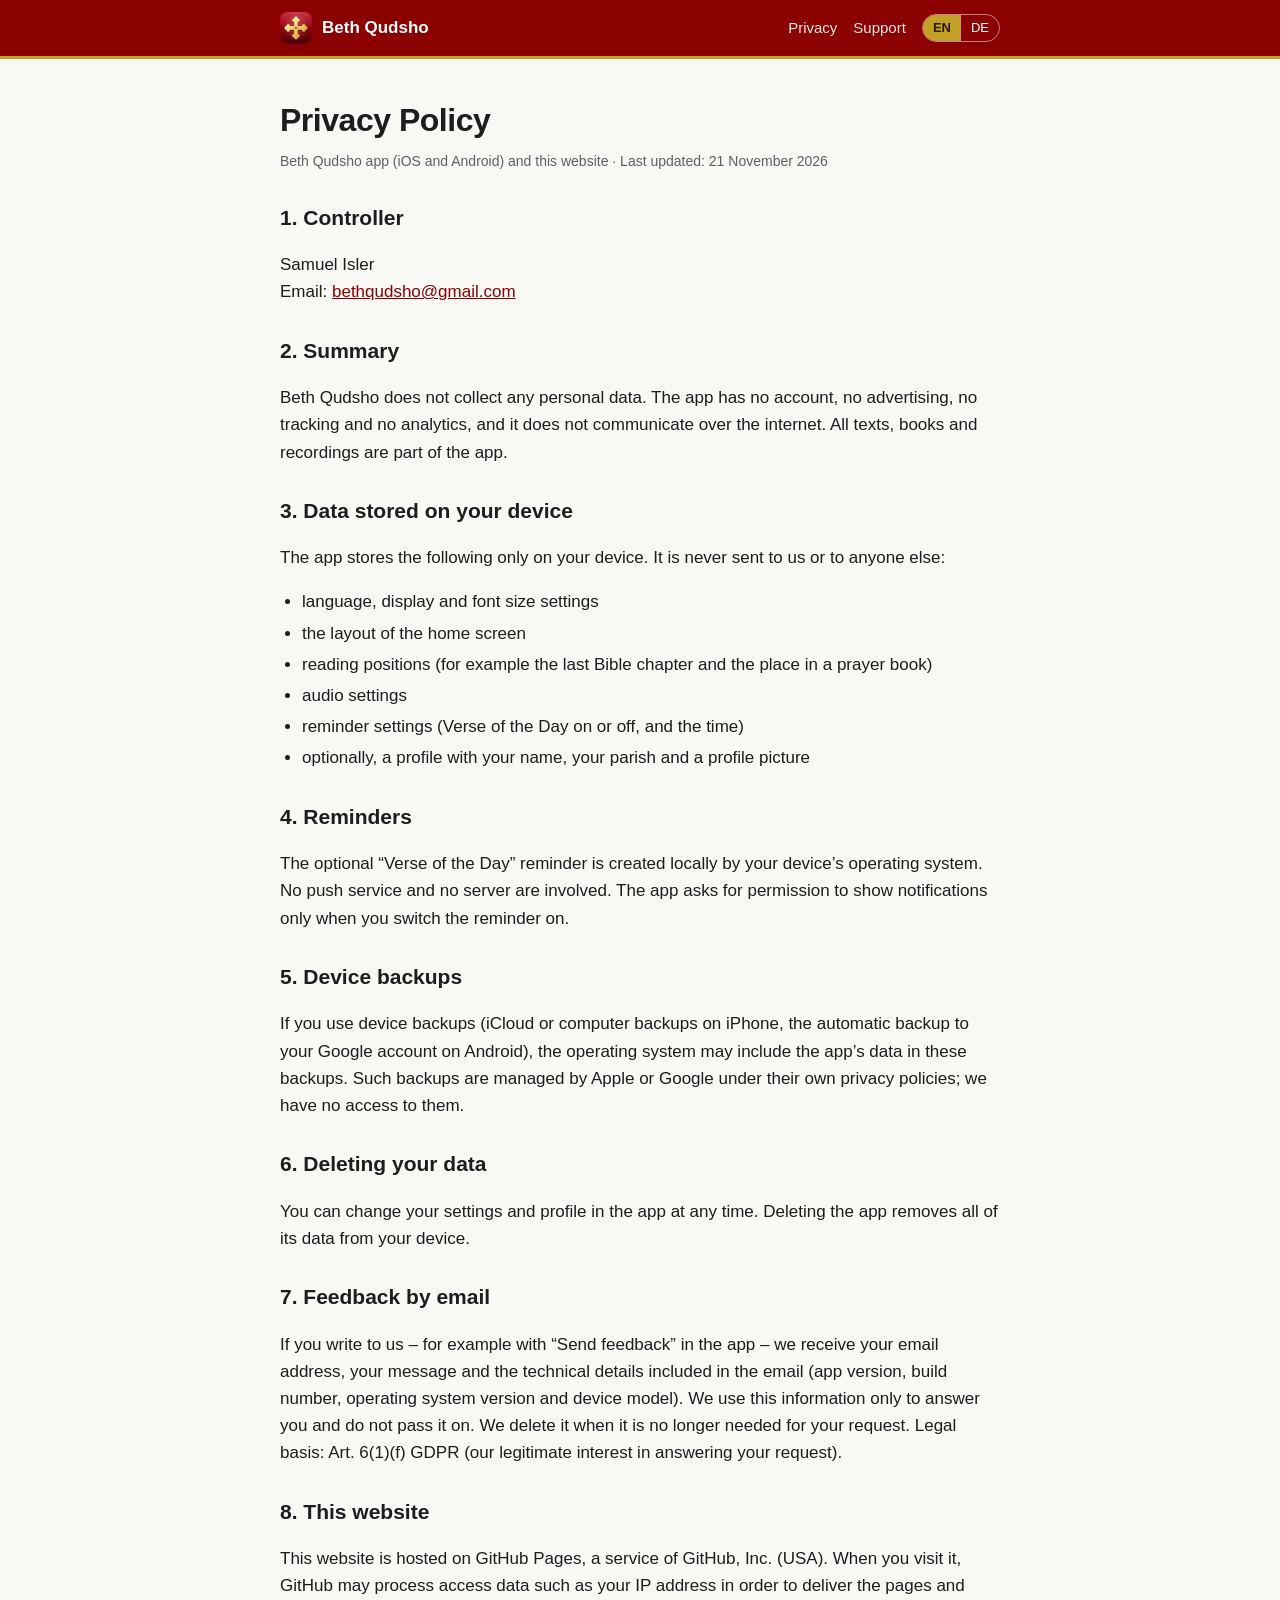
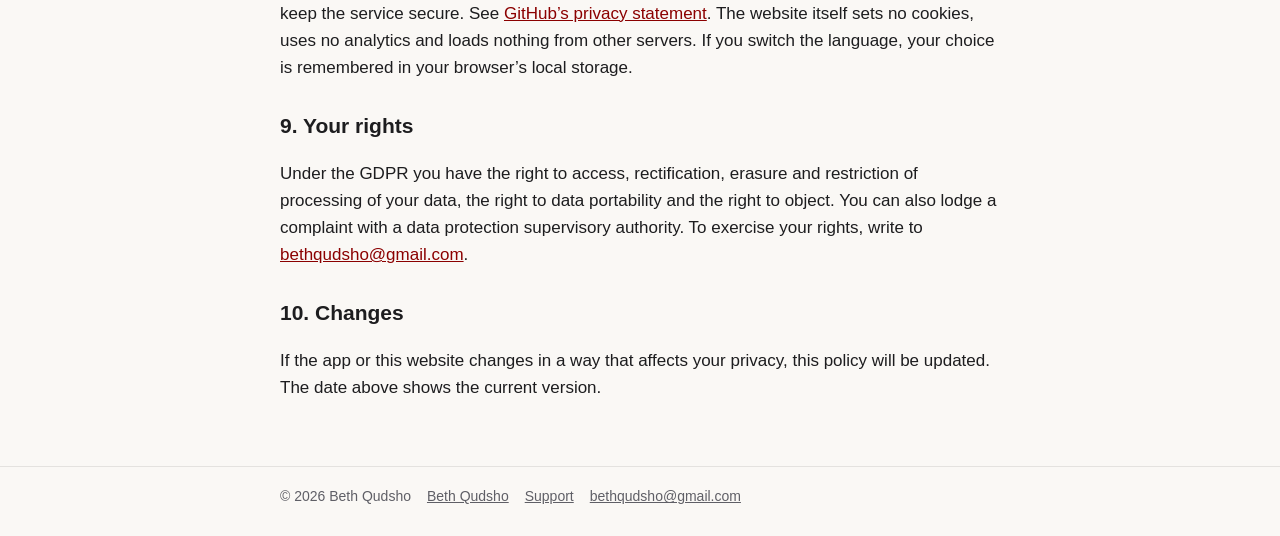
==== privacy/index.html @ f953bcec "Website: Start, Datenschutz, Support (Deutsch/Englisch) Co-Authored-By: Claude Opus 5.5 <noreply@ant" ====
<!doctype html>
<html lang="en">
<head>
  <meta charset="utf-8">
  <meta name="viewport" content="width=device-width, initial-scale=1">
  <title>Privacy Policy – Beth Qudsho</title>
  <meta name="title-en" content="Privacy Policy – Beth Qudsho">
  <meta name="title-de" content="Datenschutzerklärung – Beth Qudsho">
  <meta name="theme-color" content="#8B0000">
  <link rel="icon" href="../assets/favicon.png">
  <link rel="stylesheet" href="../assets/style.css">
  <script src="../assets/lang.js"></script>
</head>
<body>
  <header class="site">
    <div class="bar">
      <a class="brand" href="../"><img src="../assets/icon.png" alt=""> Beth Qudsho</a>
      <nav>
        <a href="./"><span lang="en" class="l">Privacy</span><span lang="de" class="l">Datenschutz</span></a>
        <a href="../support/">Support</a>
        <span class="lang-switch" role="group" aria-label="Language / Sprache">
          <button type="button" data-lang="en" aria-pressed="false">EN</button>
          <button type="button" data-lang="de" aria-pressed="false">DE</button>
        </span>
      </nav>
    </div>
  </header>

  <main>
    <article class="l" lang="en">
      <h1 class="page">Privacy Policy</h1>
      <p class="updated">Beth Qudsho app (iOS and Android) and this website · Last updated: 21 November 2026</p>

      <h2>1. Controller</h2>
      <p>Samuel Isler<br>Email: <a href="mailto:bethqudsho@gmail.com">bethqudsho@gmail.com</a></p>

      <h2>2. Summary</h2>
      <p>Beth Qudsho does not collect any personal data. The app has no account, no advertising, no tracking and no
        analytics, and it does not communicate over the internet. All texts, books and recordings are part of the app.</p>

      <h2>3. Data stored on your device</h2>
      <p>The app stores the following only on your device. It is never sent to us or to anyone else:</p>
      <ul>
        <li>language, display and font size settings</li>
        <li>the layout of the home screen</li>
        <li>reading positions (for example the last Bible chapter and the place in a prayer book)</li>
        <li>audio settings</li>
        <li>reminder settings (Verse of the Day on or off, and the time)</li>
        <li>optionally, a profile with your name, your parish and a profile picture</li>
      </ul>

      <h2>4. Reminders</h2>
      <p>The optional “Verse of the Day” reminder is created locally by your device’s operating system. No push service
        and no server are involved. The app asks for permission to show notifications only when you switch the reminder on.</p>

      <h2>5. Device backups</h2>
      <p>If you use device backups (iCloud or computer backups on iPhone, the automatic backup to your Google account on
        Android), the operating system may include the app’s data in these backups. Such backups are managed by Apple or
        Google under their own privacy policies; we have no access to them.</p>

      <h2>6. Deleting your data</h2>
      <p>You can change your settings and profile in the app at any time. Deleting the app removes all of its data from
        your device.</p>

      <h2>7. Feedback by email</h2>
      <p>If you write to us – for example with “Send feedback” in the app – we receive your email address, your message
        and the technical details included in the email (app version, build number, operating system version and device
        model). We use this information only to answer you and do not pass it on. We delete it when it is no longer
        needed for your request. Legal basis: Art. 6(1)(f) GDPR (our legitimate interest in answering your request).</p>

      <h2>8. This website</h2>
      <p>This website is hosted on GitHub Pages, a service of GitHub, Inc. (USA). When you visit it, GitHub may process
        access data such as your IP address in order to deliver the pages and keep the service secure. See
        <a href="https://docs.github.com/en/site-policy/privacy-policies/github-general-privacy-statement">GitHub’s privacy statement</a>.
        The website itself sets no cookies, uses no analytics and loads nothing from other servers. If you switch the
        language, your choice is remembered in your browser’s local storage.</p>

      <h2>9. Your rights</h2>
      <p>Under the GDPR you have the right to access, rectification, erasure and restriction of processing of your data,
        the right to data portability and the right to object. You can also lodge a complaint with a data protection
        supervisory authority. To exercise your rights, write to
        <a href="mailto:bethqudsho@gmail.com">bethqudsho@gmail.com</a>.</p>

      <h2>10. Changes</h2>
      <p>If the app or this website changes in a way that affects your privacy, this policy will be updated. The date
        above shows the current version.</p>
    </article>

    <article class="l" lang="de">
      <h1 class="page">Datenschutzerklärung</h1>
      <p class="updated">App Beth Qudsho (iOS und Android) und diese Website · Stand: 21. November 2026</p>

      <h2>1. Verantwortlicher</h2>
      <p>Samuel Isler<br>E-Mail: <a href="mailto:bethqudsho@gmail.com">bethqudsho@gmail.com</a></p>

      <h2>2. Kurz gesagt</h2>
      <p>Beth Qudsho erhebt keine personenbezogenen Daten. Die App hat kein Benutzerkonto, keine Werbung, kein Tracking
        und keine Analyse und kommuniziert nicht über das Internet. Alle Texte, Bücher und Aufnahmen sind Teil der App.</p>

      <h2>3. Daten auf deinem Gerät</h2>
      <p>Die App speichert Folgendes ausschließlich auf deinem Gerät. Es wird weder an uns noch an andere übertragen:</p>
      <ul>
        <li>Einstellungen zu Sprache, Darstellung und Schriftgröße</li>
        <li>die Anordnung der Startseite</li>
        <li>Lesestellen (zum Beispiel das zuletzt gelesene Bibelkapitel und die Stelle in einem Gebetsbuch)</li>
        <li>Audio-Einstellungen</li>
        <li>Einstellungen der Erinnerung („Vers des Tages“ an oder aus und die Uhrzeit)</li>
        <li>auf Wunsch ein Profil mit Name, Gemeinde und Profilbild</li>
      </ul>

      <h2>4. Erinnerungen</h2>
      <p>Die optionale Erinnerung „Vers des Tages“ wird vom Betriebssystem deines Geräts lokal erstellt. Es ist kein
        Push-Dienst und kein Server beteiligt. Die App fragt erst beim Einschalten der Erinnerung nach der Erlaubnis,
        Mitteilungen zu zeigen.</p>

      <h2>5. Gerätesicherungen</h2>
      <p>Wenn du Gerätesicherungen nutzt (iCloud- oder Computer-Backup auf dem iPhone, automatische Sicherung im
        Google-Konto unter Android), kann das Betriebssystem die Daten der App in diese Sicherungen aufnehmen. Diese
        Sicherungen verwalten Apple bzw. Google nach ihren eigenen Datenschutzbestimmungen; wir haben keinen Zugriff darauf.</p>

      <h2>6. Daten löschen</h2>
      <p>Einstellungen und Profil kannst du in der App jederzeit ändern. Wenn du die App löschst, werden alle ihre Daten
        von deinem Gerät entfernt.</p>

      <h2>7. Feedback per E-Mail</h2>
      <p>Wenn du uns schreibst – zum Beispiel über „Feedback senden“ in der App –, erhalten wir deine E-Mail-Adresse,
        deine Nachricht und die in der E-Mail enthaltenen technischen Angaben (App-Version, Build-Nummer, Version des
        Betriebssystems und Gerätemodell). Wir verwenden sie nur, um dir zu antworten, und geben sie nicht weiter. Wir
        löschen sie, sobald sie für dein Anliegen nicht mehr nötig sind. Rechtsgrundlage: Art. 6 Abs. 1 lit. f DSGVO
        (berechtigtes Interesse an der Beantwortung deiner Anfrage).</p>

      <h2>8. Diese Website</h2>
      <p>Diese Website wird über GitHub Pages bereitgestellt, einen Dienst der GitHub, Inc. (USA). Beim Aufruf kann
        GitHub Zugriffsdaten wie deine IP-Adresse verarbeiten, um die Seiten auszuliefern und den Dienst abzusichern.
        Siehe die <a href="https://docs.github.com/en/site-policy/privacy-policies/github-general-privacy-statement">Datenschutzerklärung von GitHub</a>.
        Die Website selbst setzt keine Cookies, nutzt keine Analyse und lädt nichts von anderen Servern. Wenn du die
        Sprache umschaltest, wird deine Wahl im lokalen Speicher deines Browsers gemerkt.</p>

      <h2>9. Deine Rechte</h2>
      <p>Nach der DSGVO hast du das Recht auf Auskunft, Berichtigung, Löschung und Einschränkung der Verarbeitung deiner
        Daten, auf Datenübertragbarkeit sowie auf Widerspruch. Außerdem kannst du dich bei einer
        Datenschutz-Aufsichtsbehörde beschweren. Schreib dazu an
        <a href="mailto:bethqudsho@gmail.com">bethqudsho@gmail.com</a>.</p>

      <h2>10. Änderungen</h2>
      <p>Ändern sich die App oder diese Website so, dass es deinen Datenschutz betrifft, wird diese Erklärung angepasst.
        Das Datum oben zeigt die aktuelle Fassung.</p>
    </article>
  </main>

  <footer class="site">
    <div class="bar">
      <span>© 2026 Beth Qudsho</span>
      <a href="../">Beth Qudsho</a>
      <a href="../support/">Support</a>
      <a href="mailto:bethqudsho@gmail.com">bethqudsho@gmail.com</a>
    </div>
  </footer>
</body>
</html>
---- assets/style.css ----
/* Beth Qudsho – Website. Farben der App: Burgund #8B0000, Gold #C5A028. Keine externen Schriften. */
@font-face {
  font-family: "SyrCOM Jerusalem";
  src: url("SyrCOMJerusalem.ttf") format("truetype");
  font-display: swap;
}

:root {
  --burgundy: #8B0000;
  --gold: #C5A028;
  --bg: #faf8f5;
  --card: #ffffff;
  --text: #1d1d1f;
  --muted: #5f5f66;
  --line: rgba(0, 0, 0, 0.09);
  --link: #8B0000;
}

@media (prefers-color-scheme: dark) {
  :root {
    --bg: #121012;
    --card: #1d1a1c;
    --text: #f2f2f4;
    --muted: #a8a8b0;
    --line: rgba(255, 255, 255, 0.12);
    --link: #e8a0a0;
  }
}

* { box-sizing: border-box; }

body {
  margin: 0;
  background: var(--bg);
  color: var(--text);
  font: 17px/1.6 -apple-system, BlinkMacSystemFont, "Segoe UI", Roboto, "Helvetica Neue", Arial, sans-serif;
  -webkit-text-size-adjust: 100%;
}

a { color: var(--link); }

header.site {
  background: var(--burgundy);
  color: #fff;
  border-bottom: 3px solid var(--gold);
}

header.site .bar {
  max-width: 760px;
  margin: 0 auto;
  padding: 12px 20px;
  display: flex;
  align-items: center;
  gap: 12px;
}

header.site a.brand {
  color: #fff;
  text-decoration: none;
  font-weight: 600;
  display: flex;
  align-items: center;
  gap: 10px;
}

header.site a.brand img { width: 32px; height: 32px; border-radius: 8px; }

header.site nav { margin-left: auto; display: flex; gap: 16px; align-items: center; flex-wrap: wrap; }
header.site nav a { color: #fff; text-decoration: none; opacity: 0.9; font-size: 15px; }
header.site nav a:hover { opacity: 1; text-decoration: underline; }

.lang-switch { display: inline-flex; border: 1px solid rgba(255, 255, 255, 0.5); border-radius: 999px; overflow: hidden; }
.lang-switch button {
  background: transparent; color: #fff; border: 0; padding: 3px 10px; font: inherit; font-size: 13px; cursor: pointer;
}
.lang-switch button[aria-pressed="true"] { background: var(--gold); color: #2a1c00; font-weight: 600; }

main { max-width: 760px; margin: 0 auto; padding: 28px 20px 48px; }

.hero { text-align: center; padding: 28px 0 8px; }
.hero img.icon { width: 120px; height: 120px; border-radius: 27px; box-shadow: 0 8px 24px rgba(0, 0, 0, 0.18); }
.hero h1 { margin: 18px 0 0; font-size: 40px; line-height: 1.1; letter-spacing: -0.02em; }
.syriac {
  font-family: "SyrCOM Jerusalem", "Noto Sans Syriac Western", "Estrangelo Edessa", serif;
  direction: rtl;
  unicode-bidi: isolate;
}
.hero .syriac { display: block; font-size: 44px; color: var(--burgundy); margin-top: 6px; }
@media (prefers-color-scheme: dark) { .hero .syriac { color: var(--gold); } }
.hero p.lead { color: var(--muted); font-size: 19px; max-width: 560px; margin: 14px auto 0; }

.store {
  display: inline-block; margin-top: 24px; padding: 12px 22px; border-radius: 999px;
  background: var(--burgundy); color: #fff; text-decoration: none; font-weight: 600;
}
.store[aria-disabled="true"] { opacity: 0.85; cursor: default; }

.card {
  background: var(--card);
  border: 1px solid var(--line);
  border-radius: 18px;
  padding: 20px 22px;
  margin-top: 20px;
}

.features { display: grid; grid-template-columns: repeat(auto-fit, minmax(220px, 1fr)); gap: 14px; margin-top: 28px; }
.features .card { margin-top: 0; }
.features h3 { margin: 0 0 4px; font-size: 17px; color: var(--burgundy); }
@media (prefers-color-scheme: dark) { .features h3 { color: var(--gold); } }
.features p { margin: 0; color: var(--muted); font-size: 15px; }

h1.page { font-size: 32px; letter-spacing: -0.015em; margin: 8px 0 4px; }
.updated { color: var(--muted); font-size: 14px; margin: 0 0 18px; }
h2 { font-size: 21px; margin: 28px 0 6px; }
h3 { font-size: 17px; margin: 18px 0 4px; }
ul { padding-left: 22px; }
li { margin: 4px 0; }

details { border-top: 1px solid var(--line); padding: 12px 0; }
details:first-of-type { border-top: 0; }
summary { cursor: pointer; font-weight: 600; }
details p { margin: 8px 0 0; color: var(--text); }

footer.site { border-top: 1px solid var(--line); color: var(--muted); font-size: 14px; }
footer.site .bar { max-width: 760px; margin: 0 auto; padding: 18px 20px 28px; display: flex; gap: 16px; flex-wrap: wrap; }
footer.site a { color: var(--muted); }

/* Sprache: ohne JavaScript beide Fassungen, sonst nur die gewählte */
html.js [lang="de"].l, html.js [lang="en"].l { display: none; }
html.js[data-lang="de"] [lang="de"].l, html.js[data-lang="en"] [lang="en"].l { display: revert; }
html:not(.js) [lang="de"].l { border-top: 1px dashed var(--line); margin-top: 32px; padding-top: 8px; }
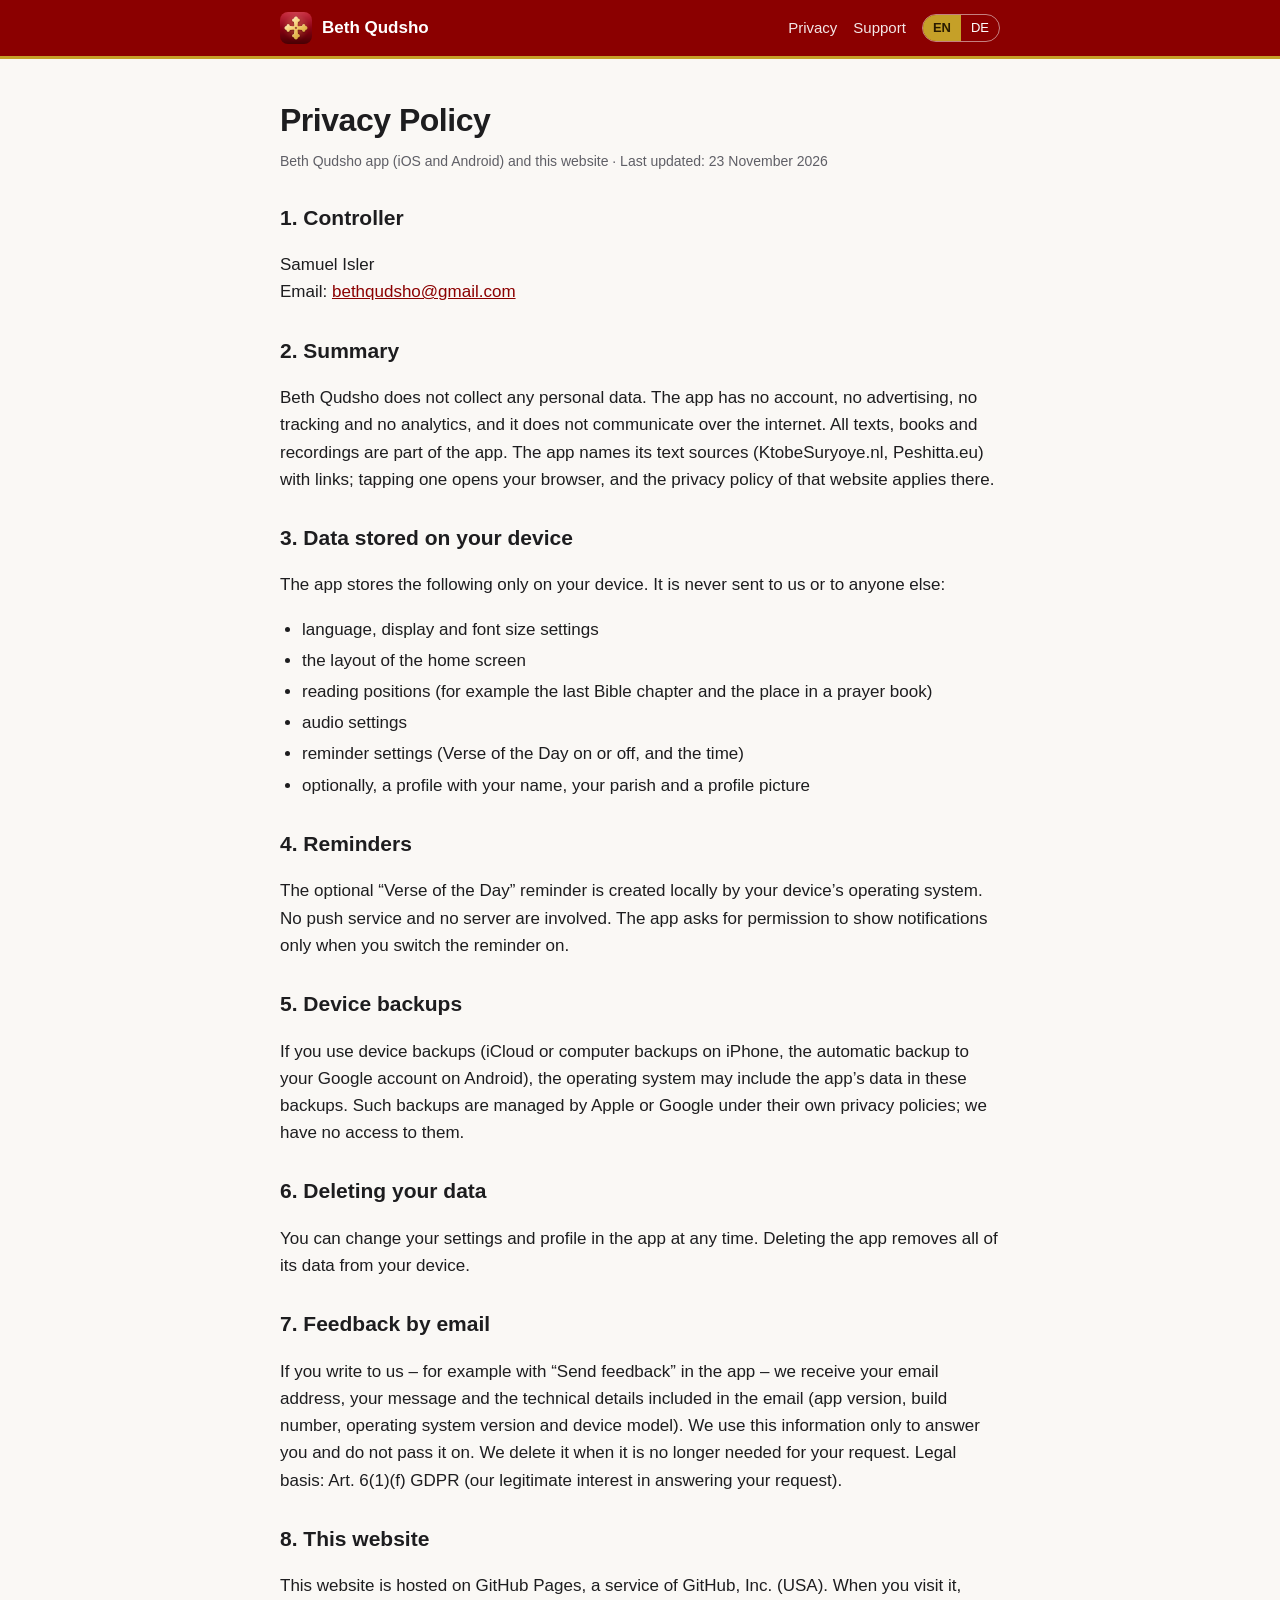
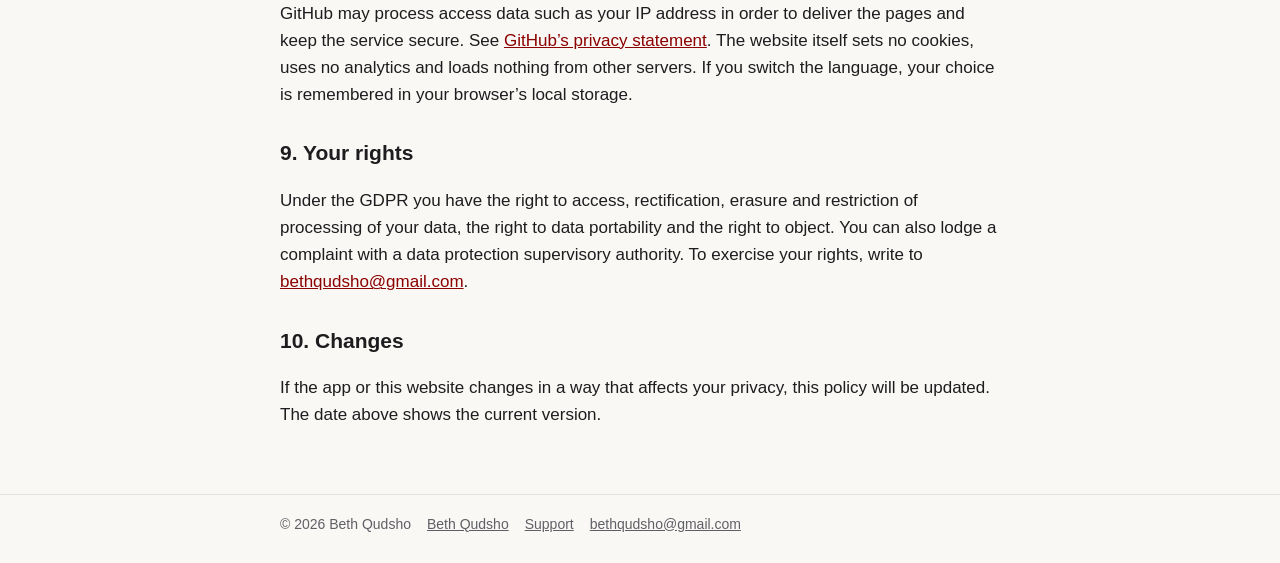
==== commit 99e06313: "Quellen & Dank: KtobeSuryoye.nl und Peshitta.eu auf Start- und Support-Seite Datenschutz: Hinweis, d" ====
--- a/privacy/index.html
+++ b/privacy/index.html
@@ -29,14 +29,16 @@
   <main>
     <article class="l" lang="en">
       <h1 class="page">Privacy Policy</h1>
-      <p class="updated">Beth Qudsho app (iOS and Android) and this website · Last updated: 21 November 2026</p>
+      <p class="updated">Beth Qudsho app (iOS and Android) and this website · Last updated: 23 November 2026</p>
 
       <h2>1. Controller</h2>
       <p>Samuel Isler<br>Email: <a href="mailto:bethqudsho@gmail.com">bethqudsho@gmail.com</a></p>
 
       <h2>2. Summary</h2>
       <p>Beth Qudsho does not collect any personal data. The app has no account, no advertising, no tracking and no
-        analytics, and it does not communicate over the internet. All texts, books and recordings are part of the app.</p>
+        analytics, and it does not communicate over the internet. All texts, books and recordings are part of the app.
+        The app names its text sources (KtobeSuryoye.nl, Peshitta.eu) with links; tapping one opens your browser, and the
+        privacy policy of that website applies there.</p>
 
       <h2>3. Data stored on your device</h2>
       <p>The app stores the following only on your device. It is never sent to us or to anyone else:</p>
@@ -88,14 +90,16 @@
 
     <article class="l" lang="de">
       <h1 class="page">Datenschutzerklärung</h1>
-      <p class="updated">App Beth Qudsho (iOS und Android) und diese Website · Stand: 21. November 2026</p>
+      <p class="updated">App Beth Qudsho (iOS und Android) und diese Website · Stand: 23. November 2026</p>
 
       <h2>1. Verantwortlicher</h2>
       <p>Samuel Isler<br>E-Mail: <a href="mailto:bethqudsho@gmail.com">bethqudsho@gmail.com</a></p>
 
       <h2>2. Kurz gesagt</h2>
       <p>Beth Qudsho erhebt keine personenbezogenen Daten. Die App hat kein Benutzerkonto, keine Werbung, kein Tracking
-        und keine Analyse und kommuniziert nicht über das Internet. Alle Texte, Bücher und Aufnahmen sind Teil der App.</p>
+        und keine Analyse und kommuniziert nicht über das Internet. Alle Texte, Bücher und Aufnahmen sind Teil der App.
+        Die App nennt ihre Textquellen (KtobeSuryoye.nl, Peshitta.eu) mit Links; wer einen antippt, gelangt in den
+        Browser, und dort gilt die Datenschutzerklärung der jeweiligen Website.</p>
 
       <h2>3. Daten auf deinem Gerät</h2>
       <p>Die App speichert Folgendes ausschließlich auf deinem Gerät. Es wird weder an uns noch an andere übertragen:</p>
--- a/assets/style.css
+++ b/assets/style.css
@@ -89,11 +89,12 @@
 @media (prefers-color-scheme: dark) { .hero .syriac { color: var(--gold); } }
 .hero p.lead { color: var(--muted); font-size: 19px; max-width: 560px; margin: 14px auto 0; }
 
-.store {
-  display: inline-block; margin-top: 24px; padding: 12px 22px; border-radius: 999px;
-  background: var(--burgundy); color: #fff; text-decoration: none; font-weight: 600;
-}
-.store[aria-disabled="true"] { opacity: 0.85; cursor: default; }
+/* Apple-Abzeichen „Download on the App Store“: Seitenverhältnis unverändert, Freiraum ≥ ¼ der Höhe (54 px → 14 px) */
+.store { margin-top: 24px; }
+.store a { display: inline-block; padding: 14px; line-height: 0; }
+.store img { height: 54px; width: auto; display: block; }
+/* gewählte Sprache: Abzeichen-Link bleibt ein Block mit Freiraum (die Sprachregel unten setzt sonst „revert“) */
+html.js[data-lang="en"] .store a[lang="en"], html.js[data-lang="de"] .store a[lang="de"] { display: inline-block; }
 
 .card {
   background: var(--card);
@@ -102,6 +103,11 @@
   padding: 20px 22px;
   margin-top: 20px;
 }
+
+/* Quellen & Dank */
+.thanks { margin-top: 28px; }
+.thanks h2 { margin-top: 0; font-size: 19px; }
+.thanks p { margin: 6px 0 0; color: var(--text); }
 
 .features { display: grid; grid-template-columns: repeat(auto-fit, minmax(220px, 1fr)); gap: 14px; margin-top: 28px; }
 .features .card { margin-top: 0; }
